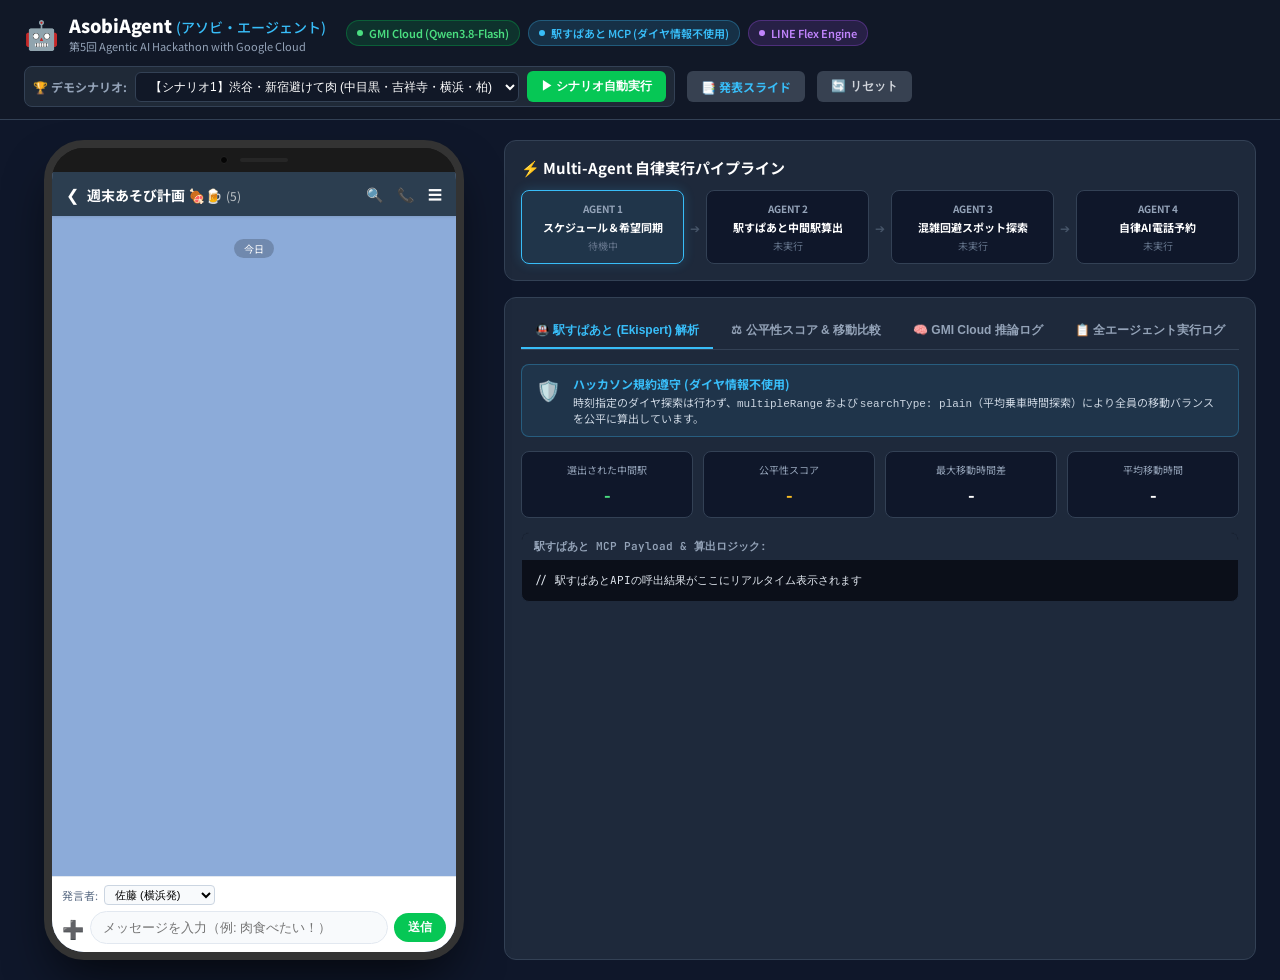
==== static/index.html @ 7d711bbd "feat: initial commit — AsobiAgent autonomous multi-agent LINE concierge Built for the 5th Agentic AI" ====
<!DOCTYPE html>
<html lang="ja">
<head>
  <meta charset="UTF-8">
  <meta name="viewport" content="width=device-width, initial-scale=1.0">
  <title>AsobiAgent (アソビ・エージェント) — Hackathon Demo</title>
  <link rel="stylesheet" href="/static/style.css">
  <link rel="preconnect" href="https://fonts.googleapis.com">
  <link rel="preconnect" href="https://fonts.gstatic.com" crossorigin>
  <link href="https://fonts.googleapis.com/css2?family=Noto+Sans+JP:wght@400;500;700;900&family=JetBrains+Mono:wght@400;600&display=swap" rel="stylesheet">
</head>
<body>
  <!-- Header Bar -->
  <header class="app-header">
    <div class="header-left">
      <div class="brand-logo">
        <span class="logo-icon">🤖</span>
        <div>
          <h1 class="logo-title">AsobiAgent <span>(アソビ・エージェント)</span></h1>
          <p class="logo-subtitle">第5回 Agentic AI Hackathon with Google Cloud</p>
        </div>
      </div>
      <div class="system-status-pills">
        <span class="pill pill-green"><span class="dot"></span> GMI Cloud (Qwen3.8-Flash)</span>
        <span class="pill pill-blue"><span class="dot"></span> 駅すぱあと MCP (ダイヤ情報不使用)</span>
        <span class="pill pill-purple"><span class="dot"></span> LINE Flex Engine</span>
      </div>
    </div>
    <div class="header-right">
      <div class="scenario-selector">
        <label for="scenarioSelect">🏆 デモシナリオ:</label>
        <select id="scenarioSelect">
          <option value="tokyo_meat_4">【シナリオ1】渋谷・新宿避けて肉 (中目黒・吉祥寺・横浜・柏)</option>
          <option value="cafe_girls_3">【シナリオ2】休日ゆったりカフェ (三軒茶屋・北千住・恵比寿)</option>
          <option value="craft_beer_3">【シナリオ3】金曜クラフトビール (大宮・品川・立川)</option>
        </select>
        <button id="runScenarioBtn" class="btn btn-primary">▶ シナリオ自動実行</button>
      </div>
      <a href="/presentation_ja.html" target="_blank" class="btn btn-secondary" style="text-decoration: none; color: #38BDF8; border-color: rgba(56, 189, 248, 0.4);">📑 発表スライド</a>
      <button id="resetBtn" class="btn btn-secondary">🔄 リセット</button>
    </div>
  </header>


  <!-- Main Container -->
  <main class="main-container">
    <!-- Left Column: LINE Group Chat Mockup -->
    <section class="phone-mockup-section">
      <div class="phone-device">
        <!-- Phone Speaker & Camera Notch -->
        <div class="phone-notch">
          <div class="camera-lens"></div>
          <div class="speaker-bar"></div>
        </div>

        <!-- LINE Chat Interface -->
        <div class="line-app">
          <!-- LINE Header -->
          <div class="line-header">
            <div class="line-header-left">
              <span class="back-chevron">❮</span>
              <div class="chat-info">
                <span class="chat-name">週末あそび計画 🍖🍺</span>
                <span class="chat-members-count">(5)</span>
              </div>
            </div>
            <div class="line-header-icons">
              <span>🔍</span>
              <span>📞</span>
              <span>☰</span>
            </div>
          </div>

          <!-- LINE Message History Area -->
          <div class="line-chat-body" id="chatBody">
            <div class="chat-date-separator"><span>今日</span></div>
            <!-- Dynamic Messages will be injected here -->
          </div>

          <!-- LINE Input Bar -->
          <div class="line-input-bar">
            <div class="sender-selector-wrapper">
              <label for="senderSelect">発言者:</label>
              <select id="senderSelect">
                <option value="佐藤">佐藤 (横浜発)</option>
                <option value="鈴木">鈴木 (吉祥寺発)</option>
                <option value="田中">田中 (中目黒発)</option>
                <option value="高橋">高橋 (柏発)</option>
              </select>
            </div>
            <div class="input-row">
              <span class="input-icon">➕</span>
              <input type="text" id="chatInput" placeholder="メッセージを入力（例: 肉食べたい！）" />
              <button id="sendBtn" class="btn-line-send">送信</button>
            </div>
          </div>
        </div>
      </div>
    </section>

    <!-- Right Column: Multi-Agent Live Inspector & Telemetry -->
    <section class="telemetry-section">
      <!-- Agent Pipeline Progress -->
      <div class="card pipeline-card">
        <h2 class="card-title">⚡ Multi-Agent 自律実行パイプライン</h2>
        <div class="pipeline-steps">
          <div class="step-box active" id="stepAgent1">
            <div class="step-num">Agent 1</div>
            <div class="step-name">スケジュール＆希望同期</div>
            <div class="step-status">待機中</div>
          </div>
          <div class="step-arrow">➔</div>
          <div class="step-box" id="stepAgent2">
            <div class="step-num">Agent 2</div>
            <div class="step-name">駅すぱあと中間駅算出</div>
            <div class="step-status">未実行</div>
          </div>
          <div class="step-arrow">➔</div>
          <div class="step-box" id="stepAgent3">
            <div class="step-num">Agent 3</div>
            <div class="step-name">混雑回避スポット探索</div>
            <div class="step-status">未実行</div>
          </div>
          <div class="step-arrow">➔</div>
          <div class="step-box" id="stepAgent4">
            <div class="step-num">Agent 4</div>
            <div class="step-name">自律AI電話予約</div>
            <div class="step-status">未実行</div>
          </div>
        </div>
      </div>

      <!-- Tabbed Telemetry Views -->
      <div class="card telemetry-card">
        <div class="tab-headers">
          <button class="tab-btn active" data-tab="tabEkispert">🚇 駅すぱあと (Ekispert) 解析</button>
          <button class="tab-btn" data-tab="tabFairness">⚖ 公平性スコア & 移動比較</button>
          <button class="tab-btn" data-tab="tabLLM">🧠 GMI Cloud 推論ログ</button>
          <button class="tab-btn" data-tab="tabPipeline">📋 全エージェント実行ログ</button>
        </div>

        <div class="tab-contents">
          <!-- Tab 1: Ekispert Details -->
          <div class="tab-pane active" id="tabEkispert">
            <div class="api-compliance-badge">
              <span class="badge-icon">🛡️</span>
              <div>
                <strong>ハッカソン規約遵守 (ダイヤ情報不使用)</strong>
                <p>時刻指定のダイヤ探索は行わず、<code>multipleRange</code> および <code>searchType: plain</code>（平均乗車時間探索）により全員の移動バランスを公平に算出しています。</p>
              </div>
            </div>

            <div class="metrics-grid">
              <div class="metric-box">
                <span class="metric-label">選出された中間駅</span>
                <span class="metric-value text-green" id="metricHubStation">-</span>
              </div>
              <div class="metric-box">
                <span class="metric-label">公平性スコア</span>
                <span class="metric-value text-gold" id="metricFairnessScore">-</span>
              </div>
              <div class="metric-box">
                <span class="metric-label">最大移動時間差</span>
                <span class="metric-value" id="metricSpread">-</span>
              </div>
              <div class="metric-box">
                <span class="metric-label">平均移動時間</span>
                <span class="metric-value" id="metricAvgTime">-</span>
              </div>
            </div>

            <div class="code-preview-box">
              <div class="code-header">駅すぱあと MCP Payload & 算出ロジック:</div>
              <pre id="ekispertPayloadView">// 駅すぱあとAPIの呼出結果がここにリアルタイム表示されます</pre>
            </div>
          </div>

          <!-- Tab 2: Fairness Metrics -->
          <div class="tab-pane" id="tabFairness">
            <div class="fairness-section">
              <h3>メンバー間 移動時間バランス分析</h3>
              <p class="section-desc">特定の参加者に過度な移動負担（30分以上の差）が生じないよう、全員の移動時間を均等化しています。</p>
              <div class="fairness-bars" id="fairnessBars">
                <p class="empty-hint">中間駅が算出されるとグラフが表示されます</p>
              </div>
            </div>
          </div>

          <!-- Tab 3: GMI LLM Inference -->
          <div class="tab-pane" id="tabLLM">
            <div class="llm-info-bar">
              <span><strong>Model:</strong> Qwen/Qwen3.8-Flash (1M Context)</span>
              <span><strong>Provider:</strong> GMI Cloud GPU</span>
            </div>
            <div class="code-preview-box">
              <div class="code-header">LLM 構造化抽出 (Agent 1 & Agent 3):</div>
              <pre id="llmPayloadView">// GMI LLMの推論結果がここに表示されます</pre>
            </div>
          </div>

          <!-- Tab 4: Pipeline Logs -->
          <div class="tab-pane" id="tabPipeline">
            <div class="agent-log-stream" id="agentLogStream">
              <div class="log-entry">システム初期化完了。メッセージの入力を待機中...</div>
            </div>
          </div>
        </div>
      </div>
    </section>
  </main>

  <!-- Voice Call Modal (Agent 4 Autonomous Phone Simulation) -->
  <div class="modal-overlay" id="voiceCallModal">
    <div class="modal-card phone-call-card">
      <div class="call-header">
        <div class="calling-indicator">
          <span class="live-tag">LIVE AI CALL</span>
          <span class="call-timer" id="callTimer">00:12</span>
        </div>
        <h2 class="venue-call-title" id="callVenueTitle">恵比寿 薪火バル CANTE</h2>
        <p class="venue-call-phone" id="callVenuePhone">📞 03-5792-4810 に架電中...</p>
      </div>

      <!-- Sound Wave Visualizer -->
      <div class="sound-wave-container">
        <div class="sound-wave-bar"></div>
        <div class="sound-wave-bar"></div>
        <div class="sound-wave-bar"></div>
        <div class="sound-wave-bar"></div>
        <div class="sound-wave-bar"></div>
        <div class="sound-wave-bar"></div>
        <div class="sound-wave-bar"></div>
        <div class="sound-wave-bar"></div>
      </div>

      <!-- Live Dialogue Turns -->
      <div class="call-dialogue-box" id="callDialogueBox">
        <!-- Turns injected dynamically -->
      </div>

      <!-- Call Status / Controls -->
      <div class="call-footer">
        <div class="call-audio-toggle">
          <label><input type="checkbox" id="enableTtsAudio" checked> 🔊 日本語音声読み上げ (Web Speech TTS)</label>
        </div>
        <button class="btn btn-danger" id="closeCallModalBtn">通話を終了・チケット受領</button>
      </div>
    </div>
  </div>

  <script src="/static/app.js"></script>
</body>
</html>
---- static/style.css ----
:root {
  --line-green: #06C755;
  --line-green-dark: #05a747;
  --line-bg: #8cabd9;
  --line-bubble-user: #06C755;
  --line-bubble-other: #FFFFFF;
  --dark-bg: #0F172A;
  --card-bg: #1E293B;
  --border-color: #334155;
  --text-primary: #F8FAFC;
  --text-secondary: #94A3B8;
  --accent-gold: #F59E0B;
  --accent-blue: #38BDF8;
}

* {
  box-sizing: border-box;
  margin: 0;
  padding: 0;
}

body {
  font-family: 'Noto Sans JP', -apple-system, BlinkMacSystemFont, sans-serif;
  background-color: var(--dark-bg);
  color: var(--text-primary);
  min-height: 100vh;
  display: flex;
  flex-direction: column;
  overflow-x: hidden;
}

/* Header */
.app-header {
  background: #111827;
  border-bottom: 1px solid var(--border-color);
  padding: 12px 24px;
  display: flex;
  justify-content: space-between;
  align-items: center;
  flex-wrap: wrap;
  gap: 12px;
}

.header-left {
  display: flex;
  align-items: center;
  gap: 20px;
}

.brand-logo {
  display: flex;
  align-items: center;
  gap: 10px;
}

.logo-icon {
  font-size: 28px;
}

.logo-title {
  font-size: 18px;
  font-weight: 900;
  color: #FFFFFF;
}

.logo-title span {
  font-size: 14px;
  font-weight: 500;
  color: var(--accent-blue);
}

.logo-subtitle {
  font-size: 11px;
  color: var(--text-secondary);
}

.system-status-pills {
  display: flex;
  gap: 8px;
}

.pill {
  font-size: 11px;
  padding: 4px 10px;
  border-radius: 9999px;
  display: flex;
  align-items: center;
  gap: 6px;
  font-weight: 600;
}

.pill .dot {
  width: 6px;
  height: 6px;
  border-radius: 50%;
  animation: pulse 1.5s infinite;
}

.pill-green {
  background: rgba(6, 199, 85, 0.15);
  color: #4ADE80;
  border: 1px solid rgba(6, 199, 85, 0.3);
}
.pill-green .dot { background: #4ADE80; }

.pill-blue {
  background: rgba(56, 189, 248, 0.15);
  color: #38BDF8;
  border: 1px solid rgba(56, 189, 248, 0.3);
}
.pill-blue .dot { background: #38BDF8; }

.pill-purple {
  background: rgba(168, 85, 247, 0.15);
  color: #C084FC;
  border: 1px solid rgba(168, 85, 247, 0.3);
}
.pill-purple .dot { background: #C084FC; }

@keyframes pulse {
  0%, 100% { opacity: 1; transform: scale(1); }
  50% { opacity: 0.4; transform: scale(0.85); }
}

.header-right {
  display: flex;
  align-items: center;
  gap: 12px;
}

.scenario-selector {
  display: flex;
  align-items: center;
  gap: 8px;
  background: #1F2937;
  padding: 4px 8px;
  border-radius: 8px;
  border: 1px solid var(--border-color);
}

.scenario-selector label {
  font-size: 12px;
  color: var(--text-secondary);
  font-weight: bold;
}

.scenario-selector select {
  background: #111827;
  color: #FFFFFF;
  border: 1px solid var(--border-color);
  padding: 6px 10px;
  border-radius: 6px;
  font-size: 12px;
  cursor: pointer;
}

.btn {
  padding: 7px 14px;
  border-radius: 6px;
  font-size: 12px;
  font-weight: 700;
  cursor: pointer;
  border: none;
  transition: all 0.15s ease-in-out;
}

.btn-primary {
  background: var(--line-green);
  color: #FFFFFF;
}
.btn-primary:hover {
  background: var(--line-green-dark);
}

.btn-secondary {
  background: #374151;
  color: #D1D5DB;
}
.btn-secondary:hover {
  background: #4B5563;
}

/* Main Container Layout */
.main-container {
  display: grid;
  grid-template-columns: 460px 1fr;
  gap: 20px;
  padding: 20px 24px;
  flex: 1;
  height: calc(100vh - 70px);
}

/* Left: Phone Bezel */
.phone-mockup-section {
  display: flex;
  justify-content: center;
  align-items: center;
}

.phone-device {
  width: 420px;
  height: 820px;
  max-height: 94vh;
  background: #1a1a1a;
  border-radius: 40px;
  border: 8px solid #333333;
  box-shadow: 0 25px 50px -12px rgba(0, 0, 0, 0.7);
  display: flex;
  flex-direction: column;
  position: relative;
  overflow: hidden;
}

.phone-notch {
  height: 24px;
  background: #1a1a1a;
  display: flex;
  justify-content: center;
  align-items: center;
  gap: 12px;
  z-index: 10;
}

.camera-lens {
  width: 8px;
  height: 8px;
  background: #050505;
  border-radius: 50%;
  border: 1px solid #222;
}

.speaker-bar {
  width: 48px;
  height: 4px;
  background: #262626;
  border-radius: 4px;
}

/* LINE App Shell */
.line-app {
  flex: 1;
  display: flex;
  flex-direction: column;
  background: var(--line-bg);
  overflow: hidden;
}

.line-header {
  background: #2C3E50;
  color: #FFFFFF;
  padding: 10px 14px;
  display: flex;
  justify-content: space-between;
  align-items: center;
  box-shadow: 0 1px 3px rgba(0,0,0,0.1);
}

.line-header-left {
  display: flex;
  align-items: center;
  gap: 8px;
}

.back-chevron {
  font-size: 16px;
  cursor: pointer;
}

.chat-name {
  font-size: 14px;
  font-weight: bold;
}

.chat-members-count {
  font-size: 12px;
  color: #BDC3C7;
}

.line-header-icons {
  display: flex;
  gap: 14px;
  font-size: 14px;
}

/* Chat Body */
.line-chat-body {
  flex: 1;
  overflow-y: auto;
  padding: 12px;
  display: flex;
  flex-direction: column;
  gap: 12px;
}

.chat-date-separator {
  text-align: center;
  margin: 6px 0;
}

.chat-date-separator span {
  background: rgba(0, 0, 0, 0.2);
  color: #FFFFFF;
  font-size: 10px;
  padding: 2px 10px;
  border-radius: 12px;
}

/* Chat Messages */
.chat-row {
  display: flex;
  gap: 8px;
  align-items: flex-start;
  margin-bottom: 2px;
}

.chat-row.user-row {
  justify-content: flex-end;
}

.chat-avatar {
  width: 34px;
  height: 34px;
  border-radius: 50%;
  background: #FFFFFF;
  display: flex;
  align-items: center;
  justify-content: center;
  font-size: 16px;
  box-shadow: 0 1px 3px rgba(0,0,0,0.2);
  flex-shrink: 0;
}

.chat-bubble-container {
  display: flex;
  flex-direction: column;
  max-width: 82%;
}

.sender-name {
  font-size: 11px;
  color: #2C3E50;
  margin-bottom: 2px;
  font-weight: bold;
}

.chat-bubble {
  padding: 8px 12px;
  border-radius: 14px;
  font-size: 13px;
  line-height: 1.45;
  word-break: break-word;
  position: relative;
}

.chat-bubble.other {
  background: var(--line-bubble-other);
  color: #111111;
  border-top-left-radius: 2px;
}

.chat-bubble.user {
  background: #85E249;
  color: #111111;
  border-top-right-radius: 2px;
}

.chat-timestamp {
  font-size: 9px;
  color: rgba(255, 255, 255, 0.85);
  margin-top: 2px;
  align-self: flex-end;
}

.user-row .chat-timestamp {
  margin-right: 4px;
}

/* Flex Message Cards (Replicating LINE Flex Bubbles) */
.flex-bubble-card {
  background: #FFFFFF;
  border-radius: 14px;
  overflow: hidden;
  box-shadow: 0 4px 12px rgba(0,0,0,0.15);
  margin-top: 4px;
  color: #1E293B;
  border: 1px solid rgba(0,0,0,0.06);
}

.flex-card-header {
  padding: 12px 14px;
  color: #FFFFFF;
}

.flex-card-body {
  padding: 12px 14px;
  font-size: 12px;
}

.flex-card-footer {
  padding: 8px 12px 12px;
  background: #FAFAFA;
  border-top: 1px solid #EEEEEE;
}

.flex-action-btn {
  width: 100%;
  padding: 9px 12px;
  background: var(--line-green);
  color: #FFFFFF;
  border: none;
  border-radius: 8px;
  font-size: 12px;
  font-weight: bold;
  cursor: pointer;
  transition: background 0.15s;
}

.flex-action-btn:hover {
  background: var(--line-green-dark);
}

/* Venue Carousel inside LINE */
.flex-carousel-container {
  display: flex;
  gap: 10px;
  overflow-x: auto;
  padding-bottom: 6px;
  scroll-snap-type: x mandatory;
}

.carousel-slide {
  flex: 0 0 260px;
  scroll-snap-align: start;
}

/* LINE Input Bar */
.line-input-bar {
  background: #FFFFFF;
  border-top: 1px solid #E2E8F0;
  padding: 8px 10px;
  display: flex;
  flex-direction: column;
  gap: 6px;
}

.sender-selector-wrapper {
  display: flex;
  align-items: center;
  gap: 6px;
  font-size: 11px;
  color: #64748B;
}

.sender-selector-wrapper select {
  font-size: 11px;
  padding: 2px 6px;
  border-radius: 4px;
  border: 1px solid #CBD5E1;
  background: #F8FAFC;
}

.input-row {
  display: flex;
  align-items: center;
  gap: 6px;
}

.input-icon {
  font-size: 18px;
  color: #94A3B8;
  cursor: pointer;
}

.input-row input {
  flex: 1;
  padding: 8px 12px;
  border-radius: 20px;
  border: 1px solid #E2E8F0;
  font-size: 13px;
  outline: none;
  background: #F8FAFC;
}

.input-row input:focus {
  border-color: var(--line-green);
  background: #FFFFFF;
}

.btn-line-send {
  background: var(--line-green);
  color: #FFFFFF;
  border: none;
  padding: 6px 14px;
  border-radius: 16px;
  font-size: 12px;
  font-weight: bold;
  cursor: pointer;
}

/* Right Column: Telemetry & Inspector */
.telemetry-section {
  display: flex;
  flex-direction: column;
  gap: 16px;
  overflow-y: auto;
}

.card {
  background: var(--card-bg);
  border: 1px solid var(--border-color);
  border-radius: 12px;
  padding: 16px;
}

.card-title {
  font-size: 15px;
  font-weight: bold;
  color: #FFFFFF;
  margin-bottom: 12px;
}

/* Pipeline Flow Steps */
.pipeline-steps {
  display: flex;
  align-items: center;
  justify-content: space-between;
  gap: 6px;
}

.step-box {
  flex: 1;
  background: #0F172A;
  border: 1px solid var(--border-color);
  border-radius: 8px;
  padding: 10px 8px;
  text-align: center;
  transition: all 0.2s ease-in-out;
}

.step-box.active {
  border-color: var(--accent-blue);
  background: rgba(56, 189, 248, 0.08);
  box-shadow: 0 0 12px rgba(56, 189, 248, 0.2);
}

.step-box.completed {
  border-color: var(--line-green);
  background: rgba(6, 199, 85, 0.08);
}

.step-num {
  font-size: 10px;
  font-weight: 700;
  color: var(--text-secondary);
  text-transform: uppercase;
}

.step-name {
  font-size: 11px;
  font-weight: bold;
  margin: 3px 0;
  color: #FFFFFF;
}

.step-status {
  font-size: 10px;
  color: #64748B;
}

.step-box.completed .step-status {
  color: #4ADE80;
  font-weight: bold;
}

.step-arrow {
  color: #475569;
  font-size: 12px;
}

/* Telemetry Card & Tabs */
.telemetry-card {
  flex: 1;
  display: flex;
  flex-direction: column;
}

.tab-headers {
  display: flex;
  border-bottom: 1px solid var(--border-color);
  gap: 4px;
}

.tab-btn {
  background: transparent;
  color: var(--text-secondary);
  border: none;
  padding: 8px 14px;
  font-size: 12px;
  font-weight: bold;
  cursor: pointer;
  border-bottom: 2px solid transparent;
  transition: all 0.15s;
}

.tab-btn.active {
  color: var(--accent-blue);
  border-bottom-color: var(--accent-blue);
}

.tab-contents {
  flex: 1;
  padding-top: 14px;
}

.tab-pane {
  display: none;
}

.tab-pane.active {
  display: block;
}

/* Compliance Badge */
.api-compliance-badge {
  display: flex;
  gap: 12px;
  background: rgba(56, 189, 248, 0.08);
  border: 1px solid rgba(56, 189, 248, 0.3);
  padding: 10px 14px;
  border-radius: 8px;
  margin-bottom: 14px;
  font-size: 12px;
}

.badge-icon {
  font-size: 20px;
}

.api-compliance-badge strong {
  color: var(--accent-blue);
}

.api-compliance-badge p {
  color: #CBD5E1;
  font-size: 11px;
  margin-top: 2px;
}

/* Metrics Grid */
.metrics-grid {
  display: grid;
  grid-template-columns: repeat(4, 1fr);
  gap: 10px;
  margin-bottom: 14px;
}

.metric-box {
  background: #0F172A;
  border: 1px solid var(--border-color);
  border-radius: 8px;
  padding: 10px;
  text-align: center;
}

.metric-label {
  font-size: 10px;
  color: var(--text-secondary);
  display: block;
  margin-bottom: 4px;
}

.metric-value {
  font-size: 18px;
  font-weight: bold;
  color: #FFFFFF;
}

.text-green { color: #4ADE80 !important; }
.text-gold { color: #FBBF24 !important; }

/* Code & Log Previews */
.code-preview-box {
  background: #0B0F19;
  border: 1px solid #1E293B;
  border-radius: 8px;
  overflow: hidden;
}

.code-header {
  background: #1E293B;
  padding: 6px 12px;
  font-size: 11px;
  font-family: 'JetBrains Mono', monospace;
  color: #94A3B8;
  font-weight: 600;
}

.code-preview-box pre {
  padding: 12px;
  font-family: 'JetBrains Mono', monospace;
  font-size: 11px;
  color: #E2E8F0;
  max-height: 280px;
  overflow-y: auto;
  white-space: pre-wrap;
  line-height: 1.5;
}

/* Fairness Bars */
.fairness-section {
  padding: 10px 0;
}

.fairness-section h3 {
  font-size: 14px;
  margin-bottom: 4px;
}

.section-desc {
  font-size: 12px;
  color: var(--text-secondary);
  margin-bottom: 16px;
}

.fairness-bar-item {
  margin-bottom: 14px;
}

.bar-meta {
  display: flex;
  justify-content: space-between;
  font-size: 12px;
  margin-bottom: 4px;
}

.bar-track {
  height: 10px;
  background: #0F172A;
  border-radius: 5px;
  overflow: hidden;
  border: 1px solid var(--border-color);
}

.bar-fill {
  height: 100%;
  background: linear-gradient(90deg, #38BDF8, #4ADE80);
  border-radius: 5px;
  transition: width 0.5s ease;
}

/* Pipeline Log Stream */
.agent-log-stream {
  display: flex;
  flex-direction: column;
  gap: 8px;
  max-height: 350px;
  overflow-y: auto;
}

.log-entry {
  background: #0F172A;
  border-left: 3px solid var(--accent-blue);
  padding: 8px 12px;
  border-radius: 4px;
  font-size: 11px;
  line-height: 1.5;
}

/* Modal for Voice Call Simulation */
.modal-overlay {
  display: none;
  position: fixed;
  top: 0;
  left: 0;
  width: 100%;
  height: 100%;
  background: rgba(0, 0, 0, 0.75);
  backdrop-filter: blur(4px);
  z-index: 1000;
  justify-content: center;
  align-items: center;
}

.modal-overlay.active {
  display: flex;
}

.phone-call-card {
  width: 500px;
  background: #1E293B;
  border-radius: 16px;
  border: 1px solid #334155;
  box-shadow: 0 25px 50px -12px rgba(0, 0, 0, 0.8);
  padding: 24px;
  display: flex;
  flex-direction: column;
  gap: 16px;
}

.calling-indicator {
  display: flex;
  justify-content: space-between;
  align-items: center;
  margin-bottom: 8px;
}

.live-tag {
  background: #EF4444;
  color: #FFFFFF;
  font-size: 10px;
  font-weight: bold;
  padding: 2px 8px;
  border-radius: 4px;
  animation: pulse 1s infinite;
}

.call-timer {
  font-family: 'JetBrains Mono', monospace;
  font-size: 14px;
  color: #94A3B8;
}

.venue-call-title {
  font-size: 18px;
  font-weight: bold;
  color: #FFFFFF;
}

.venue-call-phone {
  font-size: 13px;
  color: var(--accent-blue);
}

/* Sound Wave Animation */
.sound-wave-container {
  display: flex;
  justify-content: center;
  align-items: center;
  gap: 4px;
  height: 36px;
  background: #0F172A;
  border-radius: 8px;
  padding: 0 20px;
}

.sound-wave-bar {
  width: 4px;
  height: 8px;
  background: #4ADE80;
  border-radius: 2px;
  animation: wave 1.2s infinite ease-in-out;
}

.sound-wave-bar:nth-child(2) { animation-delay: 0.1s; height: 16px; }
.sound-wave-bar:nth-child(3) { animation-delay: 0.2s; height: 26px; }
.sound-wave-bar:nth-child(4) { animation-delay: 0.3s; height: 20px; }
.sound-wave-bar:nth-child(5) { animation-delay: 0.4s; height: 28px; }
.sound-wave-bar:nth-child(6) { animation-delay: 0.5s; height: 18px; }
.sound-wave-bar:nth-child(7) { animation-delay: 0.6s; height: 12px; }
.sound-wave-bar:nth-child(8) { animation-delay: 0.7s; height: 6px; }

@keyframes wave {
  0%, 100% { transform: scaleY(0.4); }
  50% { transform: scaleY(1.2); }
}

.call-dialogue-box {
  max-height: 240px;
  overflow-y: auto;
  display: flex;
  flex-direction: column;
  gap: 10px;
  background: #0B0F19;
  padding: 12px;
  border-radius: 8px;
}

.call-turn {
  display: flex;
  flex-direction: column;
  font-size: 12px;
  line-height: 1.4;
}

.call-turn.turn-ai {
  align-self: flex-start;
  color: #38BDF8;
}

.call-turn.turn-staff {
  align-self: flex-end;
  color: #FBBF24;
  text-align: right;
}

.turn-speaker {
  font-weight: bold;
  font-size: 10px;
  margin-bottom: 2px;
}

.call-footer {
  display: flex;
  justify-content: space-between;
  align-items: center;
}

.call-audio-toggle {
  font-size: 11px;
  color: #CBD5E1;
}

.btn-danger {
  background: #EF4444;
  color: #FFFFFF;
}
.btn-danger:hover {
  background: #DC2626;
}
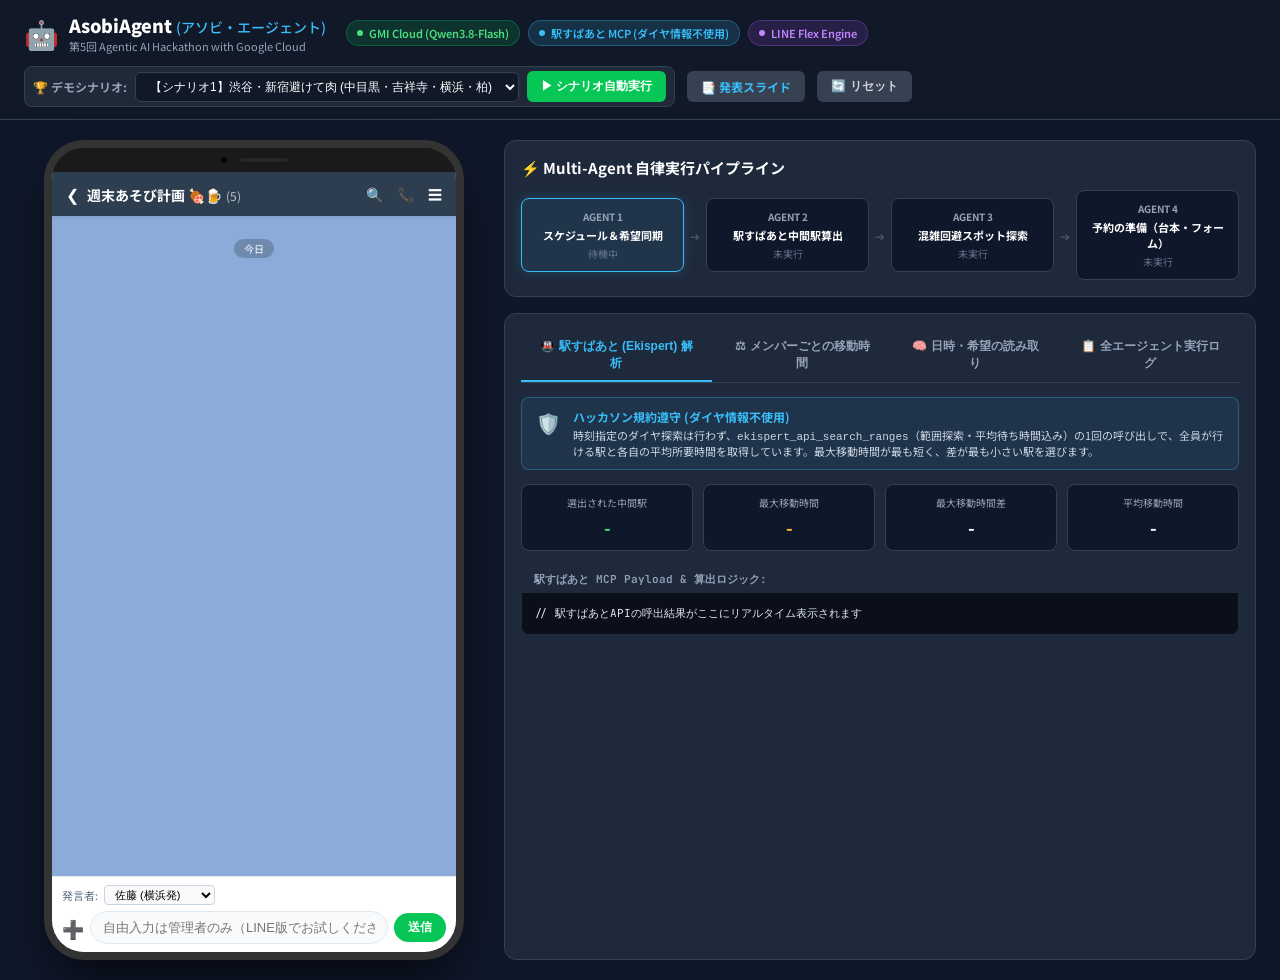
==== commit 3e2b12fa: "Deploy script, docs, privacy page, honest simulator, Time Out badge - deploy/deploy.sh: own project," ====
--- a/static/index.html
+++ b/static/index.html
@@ -90,7 +90,7 @@
             </div>
             <div class="input-row">
               <span class="input-icon">➕</span>
-              <input type="text" id="chatInput" placeholder="メッセージを入力（例: 肉食べたい！）" />
+              <input type="text" id="chatInput" placeholder="自由入力は管理者のみ（LINE版でお試しください）" />
               <button id="sendBtn" class="btn-line-send">送信</button>
             </div>
           </div>
@@ -124,7 +124,7 @@
           <div class="step-arrow">➔</div>
           <div class="step-box" id="stepAgent4">
             <div class="step-num">Agent 4</div>
-            <div class="step-name">自律AI電話予約</div>
+            <div class="step-name">予約の準備（台本・フォーム）</div>
             <div class="step-status">未実行</div>
           </div>
         </div>
@@ -134,8 +134,8 @@
       <div class="card telemetry-card">
         <div class="tab-headers">
           <button class="tab-btn active" data-tab="tabEkispert">🚇 駅すぱあと (Ekispert) 解析</button>
-          <button class="tab-btn" data-tab="tabFairness">⚖ 公平性スコア & 移動比較</button>
-          <button class="tab-btn" data-tab="tabLLM">🧠 GMI Cloud 推論ログ</button>
+          <button class="tab-btn" data-tab="tabFairness">⚖ メンバーごとの移動時間</button>
+          <button class="tab-btn" data-tab="tabLLM">🧠 日時・希望の読み取り</button>
           <button class="tab-btn" data-tab="tabPipeline">📋 全エージェント実行ログ</button>
         </div>
 
@@ -146,7 +146,7 @@
               <span class="badge-icon">🛡️</span>
               <div>
                 <strong>ハッカソン規約遵守 (ダイヤ情報不使用)</strong>
-                <p>時刻指定のダイヤ探索は行わず、<code>multipleRange</code> および <code>searchType: plain</code>（平均乗車時間探索）により全員の移動バランスを公平に算出しています。</p>
+                <p>時刻指定のダイヤ探索は行わず、<code>ekispert_api_search_ranges</code>（範囲探索・平均待ち時間込み）の1回の呼び出しで、全員が行ける駅と各自の平均所要時間を取得しています。最大移動時間が最も短く、差が最も小さい駅を選びます。</p>
               </div>
             </div>
 
@@ -156,7 +156,7 @@
                 <span class="metric-value text-green" id="metricHubStation">-</span>
               </div>
               <div class="metric-box">
-                <span class="metric-label">公平性スコア</span>
+                <span class="metric-label">最大移動時間</span>
                 <span class="metric-value text-gold" id="metricFairnessScore">-</span>
               </div>
               <div class="metric-box">
@@ -179,7 +179,7 @@
           <div class="tab-pane" id="tabFairness">
             <div class="fairness-section">
               <h3>メンバー間 移動時間バランス分析</h3>
-              <p class="section-desc">特定の参加者に過度な移動負担（30分以上の差）が生じないよう、全員の移動時間を均等化しています。</p>
+              <p class="section-desc">一番遠い人の移動時間をできるだけ短くし、そのうえで全員の差が小さい駅を選んでいます。</p>
               <div class="fairness-bars" id="fairnessBars">
                 <p class="empty-hint">中間駅が算出されるとグラフが表示されます</p>
               </div>
@@ -189,12 +189,12 @@
           <!-- Tab 3: GMI LLM Inference -->
           <div class="tab-pane" id="tabLLM">
             <div class="llm-info-bar">
-              <span><strong>Model:</strong> Qwen/Qwen3.8-Flash (1M Context)</span>
-              <span><strong>Provider:</strong> GMI Cloud GPU</span>
+              <span><strong>このページ:</strong> ルールベース（LLMを使いません）</span>
+              <span><strong>LINE版:</strong> GMI Cloud の LLM（使えないときはルールに切り替え）</span>
             </div>
             <div class="code-preview-box">
-              <div class="code-header">LLM 構造化抽出 (Agent 1 & Agent 3):</div>
-              <pre id="llmPayloadView">// GMI LLMの推論結果がここに表示されます</pre>
+              <div class="code-header">日時・希望の読み取り結果 (Agent 1):</div>
+              <pre id="llmPayloadView">// 読み取った日時・希望がここに表示されます</pre>
             </div>
           </div>
 
@@ -209,41 +209,20 @@
     </section>
   </main>
 
-  <!-- Voice Call Modal (Agent 4 Autonomous Phone Simulation) -->
+  <!-- 予約の準備 (Agent 4): call script and links. The bot never places calls itself. -->
   <div class="modal-overlay" id="voiceCallModal">
     <div class="modal-card phone-call-card">
       <div class="call-header">
-        <div class="calling-indicator">
-          <span class="live-tag">LIVE AI CALL</span>
-          <span class="call-timer" id="callTimer">00:12</span>
-        </div>
-        <h2 class="venue-call-title" id="callVenueTitle">恵比寿 薪火バル CANTE</h2>
-        <p class="venue-call-phone" id="callVenuePhone">📞 03-5792-4810 に架電中...</p>
-      </div>
-
-      <!-- Sound Wave Visualizer -->
-      <div class="sound-wave-container">
-        <div class="sound-wave-bar"></div>
-        <div class="sound-wave-bar"></div>
-        <div class="sound-wave-bar"></div>
-        <div class="sound-wave-bar"></div>
-        <div class="sound-wave-bar"></div>
-        <div class="sound-wave-bar"></div>
-        <div class="sound-wave-bar"></div>
-        <div class="sound-wave-bar"></div>
-      </div>
-
-      <!-- Live Dialogue Turns -->
-      <div class="call-dialogue-box" id="callDialogueBox">
-        <!-- Turns injected dynamically -->
-      </div>
-
-      <!-- Call Status / Controls -->
+        <div class="calling-indicator"><span class="live-tag">予約の準備</span></div>
+        <h2 class="venue-call-title" id="callVenueTitle">-</h2>
+        <p class="venue-call-phone" id="callVenuePhone"></p>
+      </div>
+      <div class="call-dialogue-box" id="callDialogueBox"></div>
       <div class="call-footer">
         <div class="call-audio-toggle">
-          <label><input type="checkbox" id="enableTtsAudio" checked> 🔊 日本語音声読み上げ (Web Speech TTS)</label>
-        </div>
-        <button class="btn btn-danger" id="closeCallModalBtn">通話を終了・チケット受領</button>
+          <label><input type="checkbox" id="enableTtsAudio"> 🔊 台本を読み上げる (Web Speech)</label>
+        </div>
+        <button class="btn btn-secondary" id="closeCallModalBtn">閉じる</button>
       </div>
     </div>
   </div>
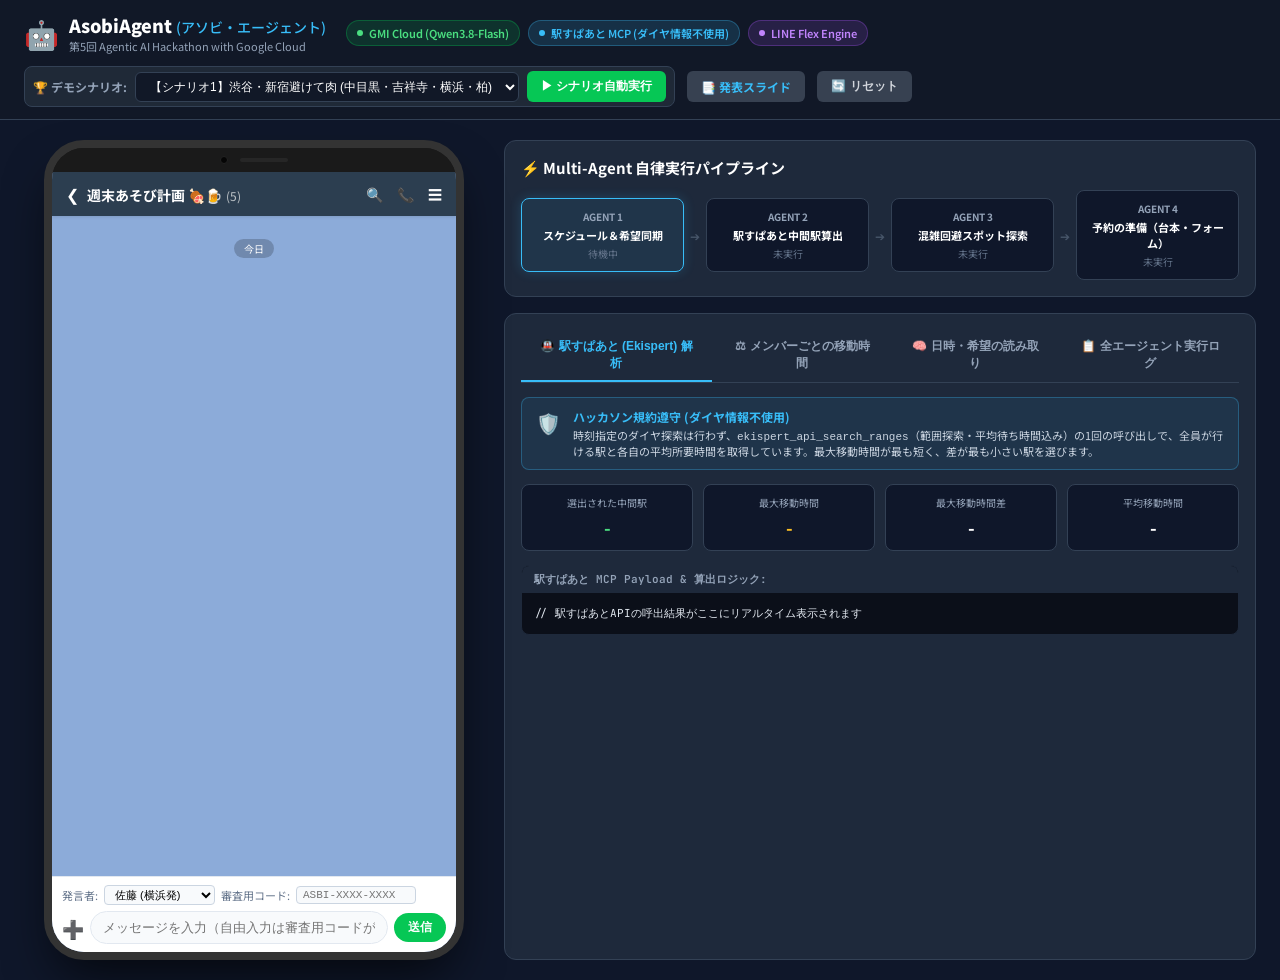
==== commit dcd3d79d: "Gemini on Vertex AI (GMI fallback), a shared judges' code, and solo groups - LLM calls go to Gemini " ====
--- a/static/index.html
+++ b/static/index.html
@@ -87,10 +87,12 @@
                 <option value="田中">田中 (中目黒発)</option>
                 <option value="高橋">高橋 (柏発)</option>
               </select>
+              <label for="accessCode">審査用コード:</label>
+              <input type="text" id="accessCode" placeholder="ASBI-XXXX-XXXX" autocomplete="off" spellcheck="false" />
             </div>
             <div class="input-row">
               <span class="input-icon">➕</span>
-              <input type="text" id="chatInput" placeholder="自由入力は管理者のみ（LINE版でお試しください）" />
+              <input type="text" id="chatInput" placeholder="メッセージを入力（自由入力は審査用コードが必要です）" />
               <button id="sendBtn" class="btn-line-send">送信</button>
             </div>
           </div>
--- a/static/style.css
+++ b/static/style.css
@@ -459,6 +459,17 @@
   background: #F8FAFC;
 }
 
+.sender-selector-wrapper input {
+  font-size: 11px;
+  padding: 2px 6px;
+  border-radius: 4px;
+  border: 1px solid #CBD5E1;
+  background: #F8FAFC;
+  width: 120px;
+  min-width: 0;
+  font-family: ui-monospace, monospace;
+}
+
 .input-row {
   display: flex;
   align-items: center;
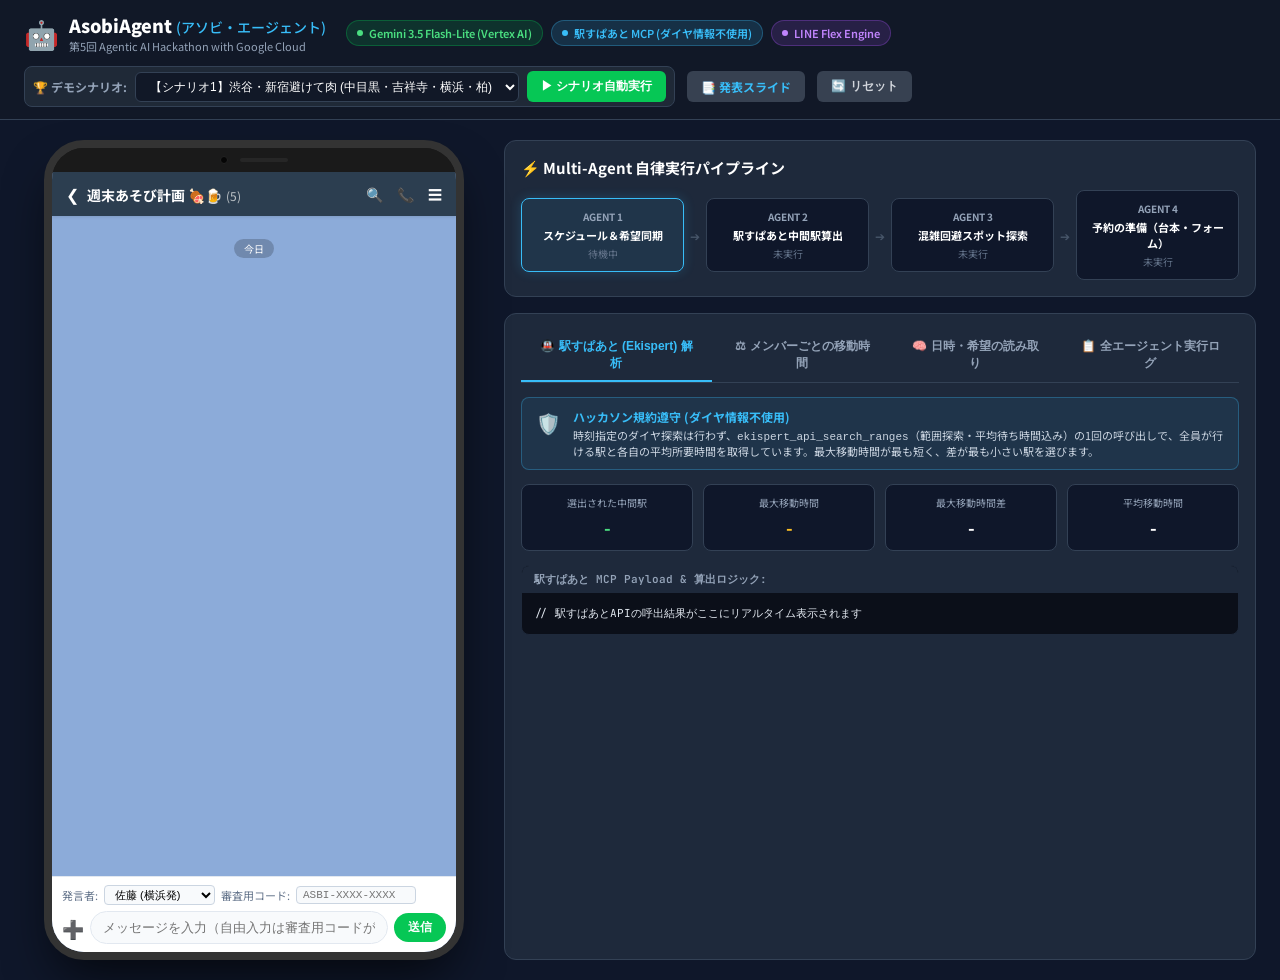
==== commit 6043b87f: "Web demo: Gemini on Vertex AI labels; point to the code box under the chat Co-Authored-By: Claude Op" ====
--- a/static/index.html
+++ b/static/index.html
@@ -21,7 +21,7 @@
         </div>
       </div>
       <div class="system-status-pills">
-        <span class="pill pill-green"><span class="dot"></span> GMI Cloud (Qwen3.8-Flash)</span>
+        <span class="pill pill-green"><span class="dot"></span> Gemini 3.5 Flash-Lite (Vertex AI)</span>
         <span class="pill pill-blue"><span class="dot"></span> 駅すぱあと MCP (ダイヤ情報不使用)</span>
         <span class="pill pill-purple"><span class="dot"></span> LINE Flex Engine</span>
       </div>
@@ -188,11 +188,11 @@
             </div>
           </div>
 
-          <!-- Tab 3: GMI LLM Inference -->
+          <!-- Tab 3: LLM reading (Gemini on Vertex AI) -->
           <div class="tab-pane" id="tabLLM">
             <div class="llm-info-bar">
-              <span><strong>このページ:</strong> ルールベース（LLMを使いません）</span>
-              <span><strong>LINE版:</strong> GMI Cloud の LLM（使えないときはルールに切り替え）</span>
+              <span><strong>シナリオ再生:</strong> ルールベース（LLMを使いません）</span>
+              <span><strong>自由入力・LINE版:</strong> Vertex AI の Gemini（落ちたら GMI Cloud、それも無理ならルールに切り替え）</span>
             </div>
             <div class="code-preview-box">
               <div class="code-header">日時・希望の読み取り結果 (Agent 1):</div>
